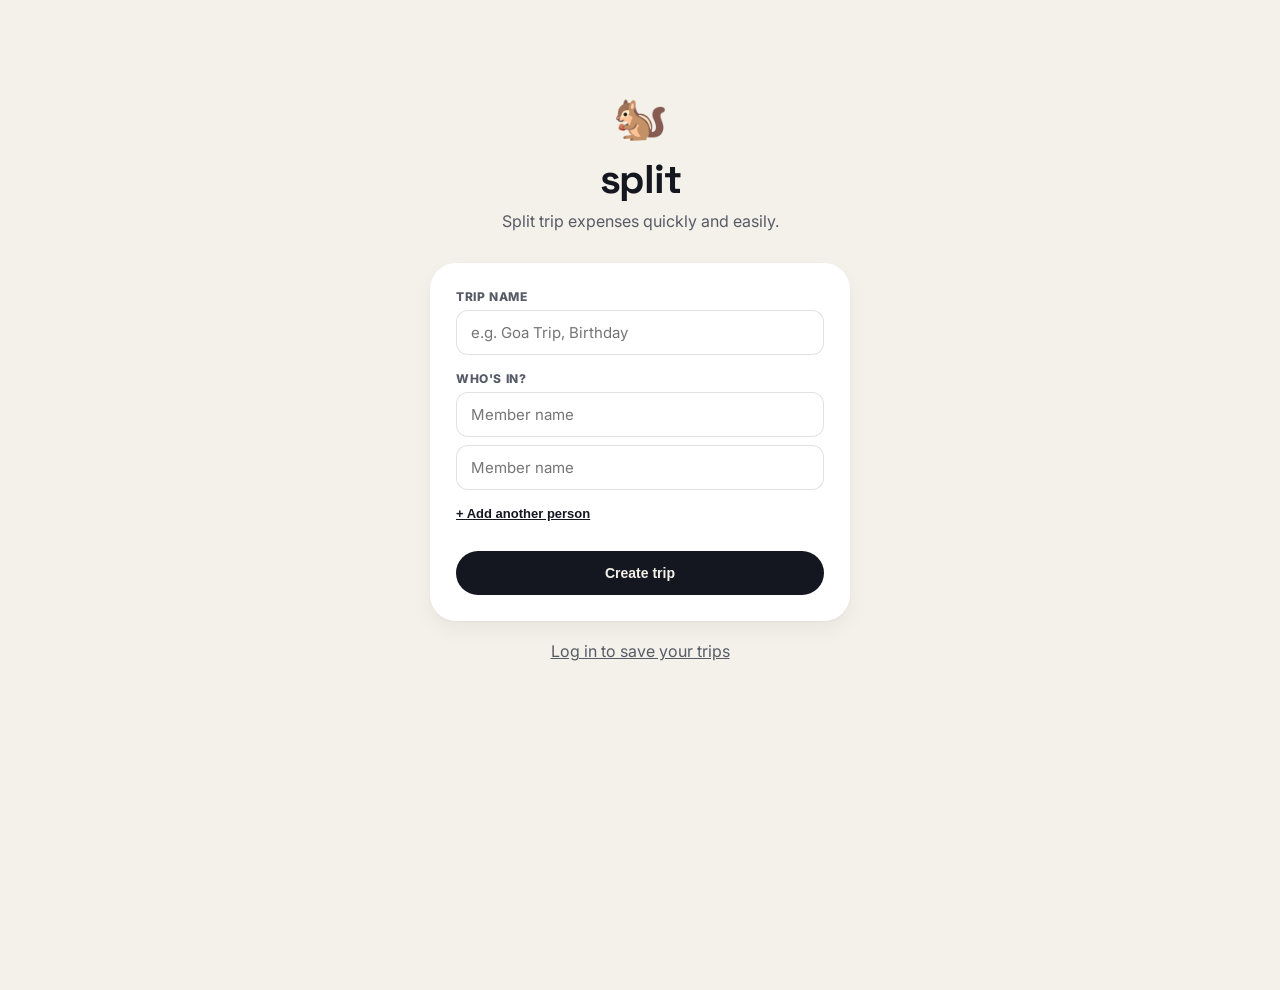
==== frontend/index.html @ 9894441c "Prepare application for deployment" ====
<!DOCTYPE html>
<html lang="en">
<head>
<meta charset="UTF-8" />
<meta name="viewport" content="width=device-width, initial-scale=1.0" />
<title>split — track shared expenses</title>
<link rel="preconnect" href="https://fonts.googleapis.com">
<link href="https://fonts.googleapis.com/css2?family=Space+Grotesk:wght@500;700&family=Inter:wght@400;500;600;700;800&display=swap" rel="stylesheet">
<link rel="stylesheet" href="css/style.css" />
</head>
<body>
  <div class="landing">
    <div class="logo-emoji">🐿️</div>
    <h1>split</h1>
    <p class="tagline">Split trip expenses quickly and easily.</p>

    <div class="card-form">
      <div class="field">
        <label for="trip-name">Trip name</label>
        <input id="trip-name" type="text" placeholder="e.g. Goa Trip, Birthday" maxlength="80" />
      </div>

      <div class="field">
        <label>Who's in?</label>
        <div id="member-list" class="member-input-list">
          <div class="member-input-row">
            <input type="text" class="member-input" placeholder="Member name" maxlength="50" />
          </div>
          <div class="member-input-row">
            <input type="text" class="member-input" placeholder="Member name" maxlength="50" />
          </div>
        </div>
        <button type="button" class="add-member-link" id="add-member-btn">+ Add another person</button>
      </div>

      <button type="button" class="btn primary" id="create-trip-btn" style="width:100%;">Create trip</button>
      <p id="create-error" class="split-hint error" style="display:none;"></p>
    </div>

    <p class="tagline" style="margin-top:20px;">
      <a href="login.html" id="account-link">Log in to save your trips</a>
    </p>
  </div>

  <div id="toast" class="toast"></div>

  <script src="js/api.js"></script>
  <script src="js/auth.js"></script>
  <script src="js/app.js"></script>
  <script src="js/profile-menu.js"></script>
</body>
</html>
---- frontend/css/style.css ----
:root {
  --cream: #f4f1ea;
  --ink: #14171f;
  --ink-soft: #565b66;
  --white: #ffffff;
  --green: #1f9d55;
  --orange: #d97706;
  --red: #d64545;
  --radius-lg: 26px;
  --radius-md: 18px;
  --radius-sm: 12px;
  --shadow-card: 0 1px 2px rgba(20, 23, 31, 0.04), 0 8px 20px rgba(20, 23, 31, 0.05);

  --avatar-1-bg: #ffe1c2; --avatar-1-fg: #a15c00;
  --avatar-2-bg: #d7f4e3; --avatar-2-fg: #157a45;
  --avatar-3-bg: #e7ddfb; --avatar-3-fg: #6b3fc4;
  --avatar-4-bg: #d9ecfb; --avatar-4-fg: #1668a8;
  --avatar-5-bg: #fbdde6; --avatar-5-fg: #b3245c;
}

* { box-sizing: border-box; }

html, body {
  margin: 0;
  padding: 0;
  background: var(--cream);
  color: var(--ink);
  font-family: "Inter", -apple-system, BlinkMacSystemFont, "Segoe UI", sans-serif;
}

body {
  min-height: 100vh;
}

.wrap {
  max-width: 880px;
  margin: 0 auto;
  padding: 28px 20px 80px;
}

a { color: inherit; }

/* ---------- Top bar ---------- */
.topbar {
  display: flex;
  align-items: center;
  justify-content: space-between;
  padding-bottom: 20px;
  border-bottom: 1px solid rgba(20, 23, 31, 0.08);
  margin-bottom: 24px;
}

.brand {
  display: flex;
  align-items: center;
  gap: 8px;
  font-family: "Space Grotesk", "Inter", sans-serif;
  font-weight: 700;
  font-size: 20px;
  letter-spacing: -0.02em;
  text-decoration: none;
}

.brand .logo-emoji { font-size: 22px; }

.topbar-actions { display: flex; gap: 10px; }

.pill-btn {
  display: inline-flex;
  align-items: center;
  gap: 6px;
  border: none;
  background: var(--white);
  color: var(--ink);
  font-weight: 700;
  font-size: 12px;
  letter-spacing: 0.04em;
  text-transform: uppercase;
  padding: 10px 16px;
  border-radius: 999px;
  cursor: pointer;
  box-shadow: var(--shadow-card);
  transition: transform 0.12s ease;
}
.pill-btn:hover { transform: translateY(-1px); }
.pill-btn:active { transform: translateY(0); }
.pill-btn.dark { background: var(--ink); color: var(--cream); }

/* ---------- Trip header ---------- */
.trip-header {
  display: flex;
  align-items: flex-start;
  justify-content: space-between;
  margin-bottom: 22px;
}

.trip-title {
  font-family: "Space Grotesk", sans-serif;
  font-weight: 700;
  font-size: 44px;
  letter-spacing: -0.03em;
  margin: 0 0 10px;
}

.member-chip {
  display: inline-flex;
  align-items: center;
  background: var(--white);
  border-radius: 999px;
  padding: 8px 16px;
  font-size: 12px;
  font-weight: 700;
  letter-spacing: 0.04em;
  text-transform: uppercase;
  box-shadow: var(--shadow-card);
}

.badge {
  display: inline-flex;
  align-items: center;
  gap: 6px;
  background: var(--white);
  border-radius: 999px;
  padding: 9px 16px;
  font-size: 12px;
  font-weight: 700;
  letter-spacing: 0.04em;
  text-transform: uppercase;
  box-shadow: var(--shadow-card);
}

/* ---------- Tab nav ---------- */
.tabnav {
  display: flex;
  background: var(--white);
  border-radius: var(--radius-lg);
  padding: 8px;
  box-shadow: var(--shadow-card);
  margin-bottom: 22px;
  gap: 8px;
}

.tab {
  flex: 1;
  display: flex;
  flex-direction: column;
  align-items: center;
  justify-content: center;
  gap: 4px;
  padding: 14px 10px;
  border-radius: 20px;
  border: none;
  background: transparent;
  color: var(--ink-soft);
  font-weight: 800;
  font-size: 12px;
  letter-spacing: 0.06em;
  cursor: pointer;
  text-transform: uppercase;
}

.tab svg { width: 20px; height: 20px; }

.tab.active {
  background: var(--ink);
  color: var(--cream);
}

/* ---------- Stat / hero card ---------- */
.stat-card {
  background: var(--ink);
  color: var(--white);
  border-radius: var(--radius-lg);
  padding: 26px 28px;
  margin-bottom: 26px;
}

.stat-label {
  font-size: 12px;
  font-weight: 700;
  letter-spacing: 0.08em;
  text-transform: uppercase;
  color: rgba(244, 241, 234, 0.55);
  margin-bottom: 10px;
}

.stat-value {
  font-family: "Space Grotesk", sans-serif;
  font-size: 46px;
  font-weight: 700;
  letter-spacing: -0.02em;
}

/* ---------- Section label ---------- */
.section-label {
  font-size: 12px;
  font-weight: 800;
  letter-spacing: 0.08em;
  text-transform: uppercase;
  color: var(--ink-soft);
  margin: 0 4px 12px;
  display: flex;
  align-items: center;
  justify-content: space-between;
}

.count-badge {
  background: var(--ink);
  color: var(--cream);
  border-radius: 999px;
  width: 22px; height: 22px;
  display: inline-flex;
  align-items: center;
  justify-content: center;
  font-size: 12px;
}

/* ---------- List cards ---------- */
.row-list { display: flex; flex-direction: column; gap: 10px; }

.row-card {
  display: flex;
  align-items: center;
  gap: 14px;
  background: var(--white);
  border-radius: 999px;
  padding: 12px 14px;
  box-shadow: var(--shadow-card);
  cursor: pointer;
  border: none;
  width: 100%;
  text-align: left;
  font: inherit;
  color: inherit;
}
.row-card:hover { transform: translateY(-1px); }

.avatar {
  width: 40px; height: 40px;
  border-radius: 50%;
  display: flex;
  align-items: center;
  justify-content: center;
  font-weight: 800;
  font-size: 15px;
  flex-shrink: 0;
}

.row-main { flex: 1; min-width: 0; }
.row-title { font-weight: 700; font-size: 15px; }
.row-sub { font-size: 12.5px; color: var(--ink-soft); margin-top: 1px; }

.row-amount { font-weight: 800; font-size: 15px; white-space: nowrap; }
.row-amount.positive { color: var(--green); }
.row-amount.negative { color: var(--red); }

.row-chevron { color: var(--ink-soft); opacity: 0.6; }

/* transfer arrow row (settle tab) */
.transfer-people { display: flex; align-items: center; gap: 6px; font-weight: 700; font-size: 14px; }
.transfer-avatars { display: flex; align-items: center; }
.transfer-avatars .avatar { width: 30px; height: 30px; font-size: 12px; margin-right: -8px; border: 2px solid var(--white); }
.transfer-arrow { color: var(--ink-soft); margin: 0 4px; }

/* ---------- Settle calculation walkthrough ---------- */
.calculation-card {
  background: var(--white);
  border-radius: var(--radius-lg);
  box-shadow: var(--shadow-card);
  margin-top: 40px;
  overflow: hidden;
}
.calculation-toggle {
  appearance: none;
  border: 0;
  width: 100%;
  background: transparent;
  color: var(--ink);
  display: flex;
  align-items: center;
  gap: 14px;
  padding: 26px 28px;
  text-align: left;
  cursor: pointer;
  font: inherit;
}
.calculation-icon {
  width: 48px;
  height: 48px;
  flex: 0 0 48px;
  display: inline-flex;
  align-items: center;
  justify-content: center;
  border-radius: 50%;
  background: #edf4ff;
  color: #2463eb;
  font-size: 28px;
  font-weight: 700;
}
.calculation-toggle-copy { display: flex; flex: 1; flex-direction: column; gap: 4px; }
.calculation-title { font-family: "Space Grotesk", sans-serif; font-size: 20px; font-weight: 700; }
.calculation-subtitle { color: var(--ink-soft); font-size: 14px; }
.calculation-chevron { color: #98a1b2; font-size: 30px; line-height: 1; transition: transform 0.2s ease; }
.calculation-toggle[aria-expanded="true"] .calculation-chevron { transform: rotate(180deg); }
.calculation-content { border-top: 1px solid rgba(20, 23, 31, 0.08); padding: 28px; }
.calculation-step + .calculation-step { margin-top: 36px; }
.calculation-step-title { display: flex; align-items: center; gap: 14px; }
.calculation-step-title > span { width: 30px; height: 30px; border-radius: 50%; background: #2463eb; color: #fff; display: inline-flex; align-items: center; justify-content: center; font-weight: 800; }
.calculation-step-title h3 { font-family: "Space Grotesk", sans-serif; font-size: 18px; margin: 0; }
.calculation-description { color: var(--ink-soft); font-size: 14px; line-height: 1.55; margin: 14px 0 16px; }
.matrix-scroll { border: 1px solid rgba(20, 23, 31, 0.07); border-radius: 20px; overflow-x: auto; }
.calculation-matrix { width: 100%; min-width: 650px; border-collapse: collapse; font-size: 13px; }
.calculation-matrix th, .calculation-matrix td { padding: 12px 14px; text-align: right; white-space: nowrap; }
.calculation-matrix thead th { background: #f8f9fb; color: #929bad; font-size: 11px; letter-spacing: 0.07em; text-transform: uppercase; font-weight: 800; }
.calculation-matrix thead th:first-child, .calculation-matrix tbody th { text-align: left; }
.calculation-matrix tbody tr:nth-child(even) { background: #fcfcfd; }
.calculation-matrix tbody tr + tr { border-top: 1px solid rgba(20, 23, 31, 0.04); }
.matrix-member { display: flex; align-items: center; gap: 10px; min-width: 130px; }
.matrix-member .avatar { flex: 0 0 auto; }
.matrix-muted { color: #bec6d4; }
.matrix-paid { color: #008c58; font-family: ui-monospace, SFMono-Regular, Menlo, monospace; }
.matrix-owes { color: #f04444; font-family: ui-monospace, SFMono-Regular, Menlo, monospace; }
.matrix-total-paid { color: #2463eb !important; font-weight: 800; }
.matrix-total-received { color: #ef5b0c; font-weight: 800; }
.matrix-summary-row { background: #fffcf7 !important; color: #ef5b0c; font-weight: 800; border-top: 2px solid #e9edf2 !important; }
.matrix-summary-row th { text-transform: none; }
.matrix-legend { color: #929bad; font-size: 12px; margin: 10px 0 0; }
.matrix-legend span + span { margin-left: 16px; }
.legend-blue { color: #2463eb; font-weight: 700; }
.legend-orange { color: #ef5b0c; font-weight: 700; }
.legend-green { color: #008c58; font-weight: 700; }
.net-pill { display: inline-block; border-radius: 10px; padding: 5px 10px; font-weight: 800; }
.net-positive { color: #008c58; background: #ecfdf3; }
.net-negative { color: #ef5b0c; background: #fff5e9; }
.net-zero { color: #778196; background: #f1f3f6; }
.simplified-transfer-list { display: flex; flex-direction: column; gap: 10px; }
.simplified-transfer { background: #f8f9fb; border: 1px solid rgba(20, 23, 31, 0.05); border-radius: 18px; padding: 14px 18px; display: flex; align-items: center; gap: 10px; min-height: 70px; }
.transfer-index { width: 25px; height: 25px; flex: 0 0 25px; border-radius: 50%; background: #e8ebf0; color: #718096; display: inline-flex; align-items: center; justify-content: center; font-size: 12px; font-weight: 800; }
.simplified-arrow { color: #98a1b2; font-size: 22px; margin: 0 2px; }
.simplified-amount { color: #f04444; font-size: 17px; margin-left: auto; }
.algorithm-note { background: #f8f9fb; border-radius: 16px; color: var(--ink-soft); font-size: 13px; line-height: 1.65; padding: 16px 18px; margin: 18px 0 0; }
.algorithm-note strong { color: var(--ink); }
.algorithm-note code { color: #4a5568; font-size: 12px; }
.walkthrough-empty { background: #f8f9fb; border-radius: 18px; color: var(--ink-soft); padding: 20px; text-align: center; }

/* ---------- Empty state ---------- */
.empty-state {
  background: var(--white);
  border-radius: var(--radius-lg);
  padding: 40px 24px;
  text-align: center;
  color: var(--ink-soft);
  box-shadow: var(--shadow-card);
}
.empty-state h3 { color: var(--ink); font-family: "Space Grotesk", sans-serif; margin: 0 0 6px; }

/* ---------- Footer note ---------- */
.footer-note {
  background: rgba(255,255,255,0.6);
  border-radius: var(--radius-lg);
  padding: 20px;
  text-align: center;
  margin-top: 24px;
}
.footer-note strong { display: block; margin-bottom: 4px; }
.footer-note p { margin: 0; font-size: 13px; color: var(--ink-soft); }

/* ---------- Total spend card + Add expense ---------- */

.trip-spend-card {
  display: flex;
  align-items: center;
  justify-content: space-between;
}

.add-expense-card-btn {
  width: 80px;
  height: 80px;
  flex-shrink: 0;

  border: none;
  border-radius: 30px;

  background: #f5a15f;
  color: #14171f;

  font-family: "Inter", sans-serif;
  font-size: 36px;
  font-weight: 500;
  line-height: 1;

  display: flex;
  align-items: center;
  justify-content: center;

  cursor: pointer;

  transition:
    transform 0.15s ease,
    background 0.15s ease;
}

.add-expense-card-btn:hover {
  background: #f7aa6b;
  transform: translateY(-2px);
}

.add-expense-card-btn:active {
  transform: scale(0.96);
}

/* ---------- Modal ---------- */
.modal-backdrop {
  position: fixed; inset: 0;
  background: rgba(20,23,31,0.45);
  display: flex; align-items: flex-end;
  justify-content: center;
  z-index: 50;
}
@media (min-width: 640px) {
  .modal-backdrop { align-items: center; }
}

.modal {
  background: var(--cream);
  width: 100%;
  max-width: 480px;
  max-height: 92vh;
  overflow-y: auto;
  border-radius: 26px 26px 0 0;
  padding: 24px;
}
@media (min-width: 640px) {
  .modal { border-radius: var(--radius-lg); }
}

.modal-title {
  font-family: "Space Grotesk", sans-serif;
  font-weight: 700;
  font-size: 24px;
  margin: 0 0 18px;
}

.field { margin-bottom: 16px; }
.field label {
  display: block;
  font-size: 12px;
  font-weight: 800;
  letter-spacing: 0.05em;
  text-transform: uppercase;
  color: var(--ink-soft);
  margin-bottom: 6px;
}

.field input, .field select, .field textarea {
  width: 100%;
  border: 1px solid rgba(20,23,31,0.12);
  background: var(--white);
  border-radius: var(--radius-sm);
  padding: 12px 14px;
  font-size: 15px;
  font-family: inherit;
  color: var(--ink);
}
.field input:focus, .field select:focus, .field textarea:focus {
  outline: 2px solid var(--ink);
  outline-offset: 1px;
}

.split-row {
  display: flex;
  align-items: center;
  justify-content: space-between;
  gap: 10px;
  padding: 8px 0;
  border-bottom: 1px solid rgba(20,23,31,0.06);
}
.split-row:last-child { border-bottom: none; }
.split-row .name { display: flex; align-items: center; gap: 10px; font-weight: 600; font-size: 14px; }
.split-row input[type="number"] { width: 88px; text-align: right; padding: 8px 10px; }
.split-row input[type="checkbox"] { width: 18px; height: 18px; }

.split-type-toggle {
  display: flex;
  background: var(--white);
  border-radius: 999px;
  padding: 4px;
  margin-bottom: 14px;
}
.split-type-toggle button {
  flex: 1;
  border: none;
  background: transparent;
  padding: 8px;
  border-radius: 999px;
  font-weight: 700;
  font-size: 12.5px;
  cursor: pointer;
  color: var(--ink-soft);
}
.split-type-toggle button.active { background: var(--ink); color: var(--cream); }

.split-hint { font-size: 12.5px; color: var(--ink-soft); margin-top: 6px; }
.split-hint.error { color: var(--red); font-weight: 600; }

.modal-actions { display: flex; gap: 10px; margin-top: 20px; }
.btn {
  flex: 1;
  border: none;
  padding: 14px;
  border-radius: 999px;
  font-weight: 800;
  font-size: 14px;
  cursor: pointer;
}
.btn.primary { background: var(--ink); color: var(--cream); }
.btn.secondary { background: var(--white); color: var(--ink); }
.btn:disabled { opacity: 0.5; cursor: not-allowed; }

/* ---------- Landing page ---------- */
.landing {
  max-width: 460px;
  margin: 10vh auto 0;
  padding: 0 20px;
  text-align: center;
}
.landing .logo-emoji { font-size: 44px; }
.landing h1 {
  font-family: "Space Grotesk", sans-serif;
  font-weight: 700;
  font-size: 40px;
  letter-spacing: -0.03em;
  margin: 10px 0 6px;
}
.landing p.tagline { color: var(--ink-soft); margin: 0 0 32px; }

.card-form {
  background: var(--white);
  border-radius: var(--radius-lg);
  padding: 26px;
  box-shadow: var(--shadow-card);
  text-align: left;
}

.member-input-list { display: flex; flex-direction: column; gap: 8px; margin-bottom: 10px; }
.member-input-row { display: flex; gap: 8px; }
.member-input-row input { flex: 1; }
.icon-btn {
  border: none;
  background: var(--cream);
  width: 44px;
  border-radius: var(--radius-sm);
  cursor: pointer;
  font-size: 18px;
  font-weight: 800;
  color: var(--ink-soft);
}
.add-member-link {
  background: none;
  border: none;
  color: var(--ink);
  font-weight: 700;
  font-size: 13px;
  cursor: pointer;
  padding: 6px 0 14px;
  text-decoration: underline;
}

/* ---------- Toast ---------- */
.toast {
  position: fixed;
  bottom: 24px;
  left: 50%;
  transform: translateX(-50%);
  background: var(--ink);
  color: var(--cream);
  padding: 12px 20px;
  border-radius: 999px;
  font-weight: 600;
  font-size: 14px;
  box-shadow: 0 10px 30px rgba(20,23,31,0.3);
  z-index: 100;
  opacity: 0;
  transition: opacity 0.2s ease;
  pointer-events: none;
}
.toast.show { opacity: 1; }

/* ---------- Info sheet ---------- */
.info-list { display: flex; flex-direction: column; gap: 12px; }
.info-item {
  background: var(--white);
  border-radius: var(--radius-md);
  padding: 16px 18px;
  box-shadow: var(--shadow-card);
}
.info-item h4 { margin: 0 0 6px; font-family: "Space Grotesk", sans-serif; }
.info-item p { margin: 0; font-size: 13.5px; color: var(--ink-soft); line-height: 1.5; }

.share-link-box {
  display: flex;
  gap: 8px;
  background: var(--white);
  border-radius: var(--radius-sm);
  padding: 10px;
  margin-bottom: 14px;
}
.share-link-box input {
  flex: 1;
  border: none;
  background: transparent;
  font-size: 13px;
  font-family: monospace;
}
.share-link-box button {
  border: none;
  background: var(--ink);
  color: var(--cream);
  border-radius: 8px;
  padding: 8px 12px;
  font-weight: 700;
  font-size: 12px;
  cursor: pointer;
}

.loading, .error-box {
  text-align: center;
  padding: 60px 20px;
  color: var(--ink-soft);
}
.error-box { color: var(--red); font-weight: 600; }

@media (max-width: 480px) {
  .trip-title { font-size: 32px; }
  .stat-value { font-size: 34px; }
  .tab { font-size: 10.5px; padding: 12px 4px; }
  .calculation-card { margin-top: 32px; }
  .calculation-toggle { padding: 20px; gap: 12px; }
  .calculation-icon { width: 42px; height: 42px; flex-basis: 42px; font-size: 24px; }
  .calculation-title { font-size: 17px; }
  .calculation-subtitle { font-size: 12.5px; }
  .calculation-content { padding: 22px 16px; }
  .calculation-step-title h3 { font-size: 16px; }
  .simplified-transfer { padding: 12px; gap: 8px; }
  .simplified-transfer strong:not(.simplified-amount) { font-size: 13px; }
  .simplified-transfer .avatar { width: 32px !important; height: 32px !important; font-size: 11px !important; }
  .simplified-amount { font-size: 14px; }
}

/* ---------- Delete (danger) pill button ---------- */
.pill-btn.danger {
  background: var(--white);
  color: var(--red);
  flex-shrink: 0;
}
.pill-btn.danger:hover { background: var(--red); color: var(--white); }

/* ---------- Profile menu (top-right avatar + dropdown) ---------- */
.profile-widget {
  position: fixed;
  top: 20px;
  right: 20px;
  z-index: 1000;
}

.profile-avatar-btn {
  width: 40px;
  height: 40px;
  border-radius: 50%;
  border: none;
  background: var(--ink);
  color: var(--cream);
  font-family: "Space Grotesk", sans-serif;
  font-weight: 700;
  font-size: 15px;
  cursor: pointer;
  box-shadow: var(--shadow-card);
  display: flex;
  align-items: center;
  justify-content: center;
}
.profile-avatar-btn:hover { transform: translateY(-1px); }

.profile-dropdown {
  position: absolute;
  top: 48px;
  right: 0;
  min-width: 180px;
  background: var(--white);
  border-radius: var(--radius-sm);
  box-shadow: var(--shadow-card);
  padding: 6px;
  display: none;
  flex-direction: column;
}
.profile-dropdown.open { display: flex; }

.profile-dropdown-email {
  padding: 8px 10px 6px;
  font-size: 12px;
  color: var(--ink-soft);
  border-bottom: 1px solid rgba(20, 23, 31, 0.08);
  margin-bottom: 4px;
  overflow-wrap: break-word;
}

.profile-dropdown-item {
  display: block;
  width: 100%;
  text-align: left;
  background: none;
  border: none;
  font: inherit;
  font-weight: 600;
  font-size: 13.5px;
  color: var(--ink);
  padding: 9px 10px;
  border-radius: var(--radius-sm);
  cursor: pointer;
  text-decoration: none;
}
.profile-dropdown-item:hover { background: var(--cream); }
.profile-dropdown-item.danger { color: var(--red); }

@media (max-width: 480px) {
  .profile-widget { top: 14px; right: 14px; }
}
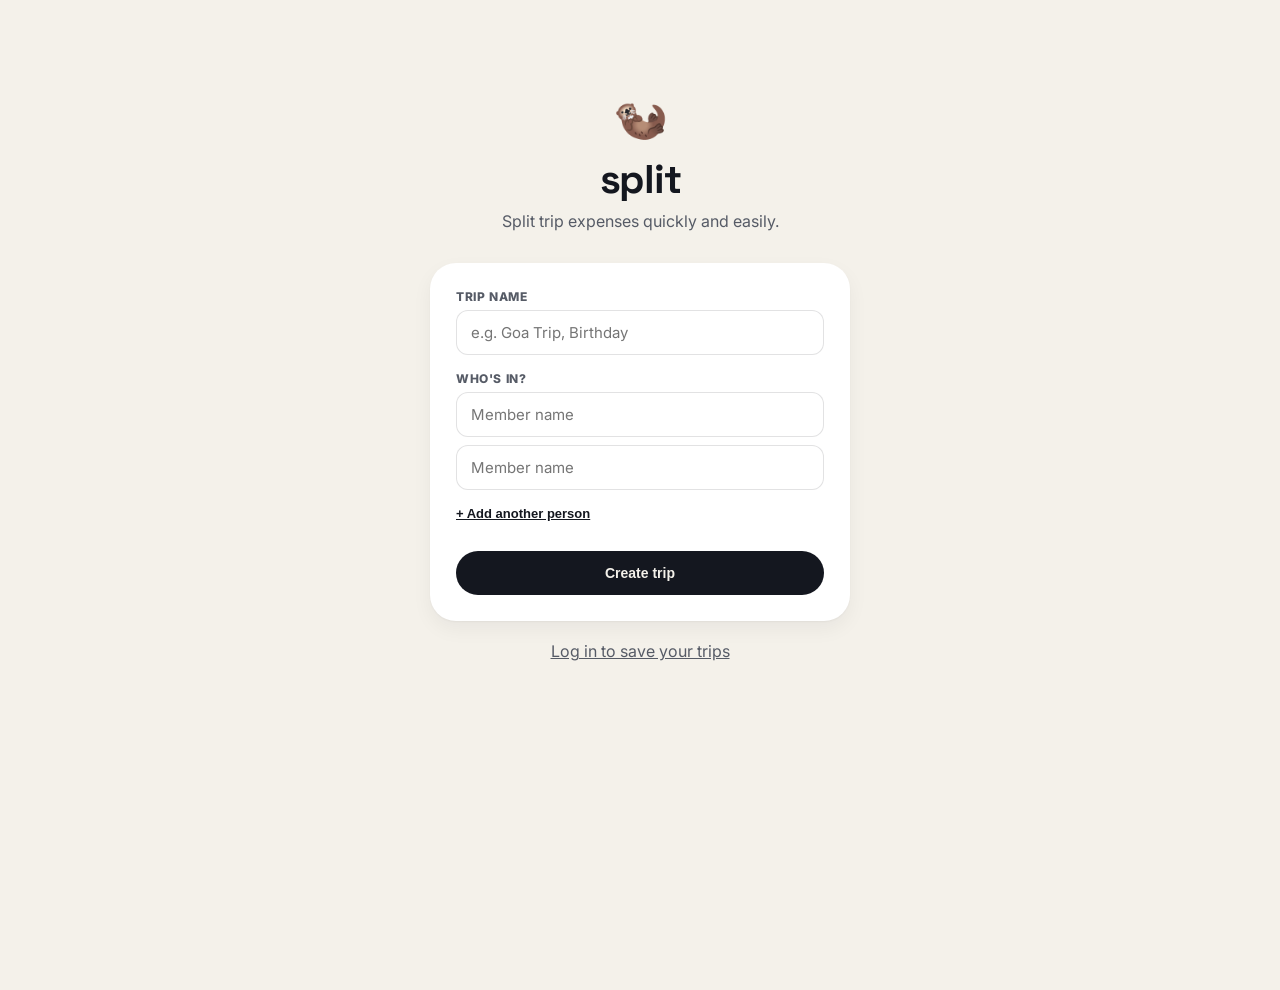
==== commit 228ccac6: "logoo" ====
--- a/frontend/index.html
+++ b/frontend/index.html
@@ -10,7 +10,7 @@
 </head>
 <body>
   <div class="landing">
-    <div class="logo-emoji">🐿️</div>
+    <div class="logo-emoji">🦦</div>
     <h1>split</h1>
     <p class="tagline">Split trip expenses quickly and easily.</p>
 
@@ -44,7 +44,10 @@
 
   <div id="toast" class="toast"></div>
 
-  <script src="js/api.js"></script>
+  <script>
+    window.SPLIT_API_BASE = "https://splitapp-api-fuku.onrender.com";
+</script>
+<script src="js/api.js"></script>
   <script src="js/auth.js"></script>
   <script src="js/app.js"></script>
   <script src="js/profile-menu.js"></script>
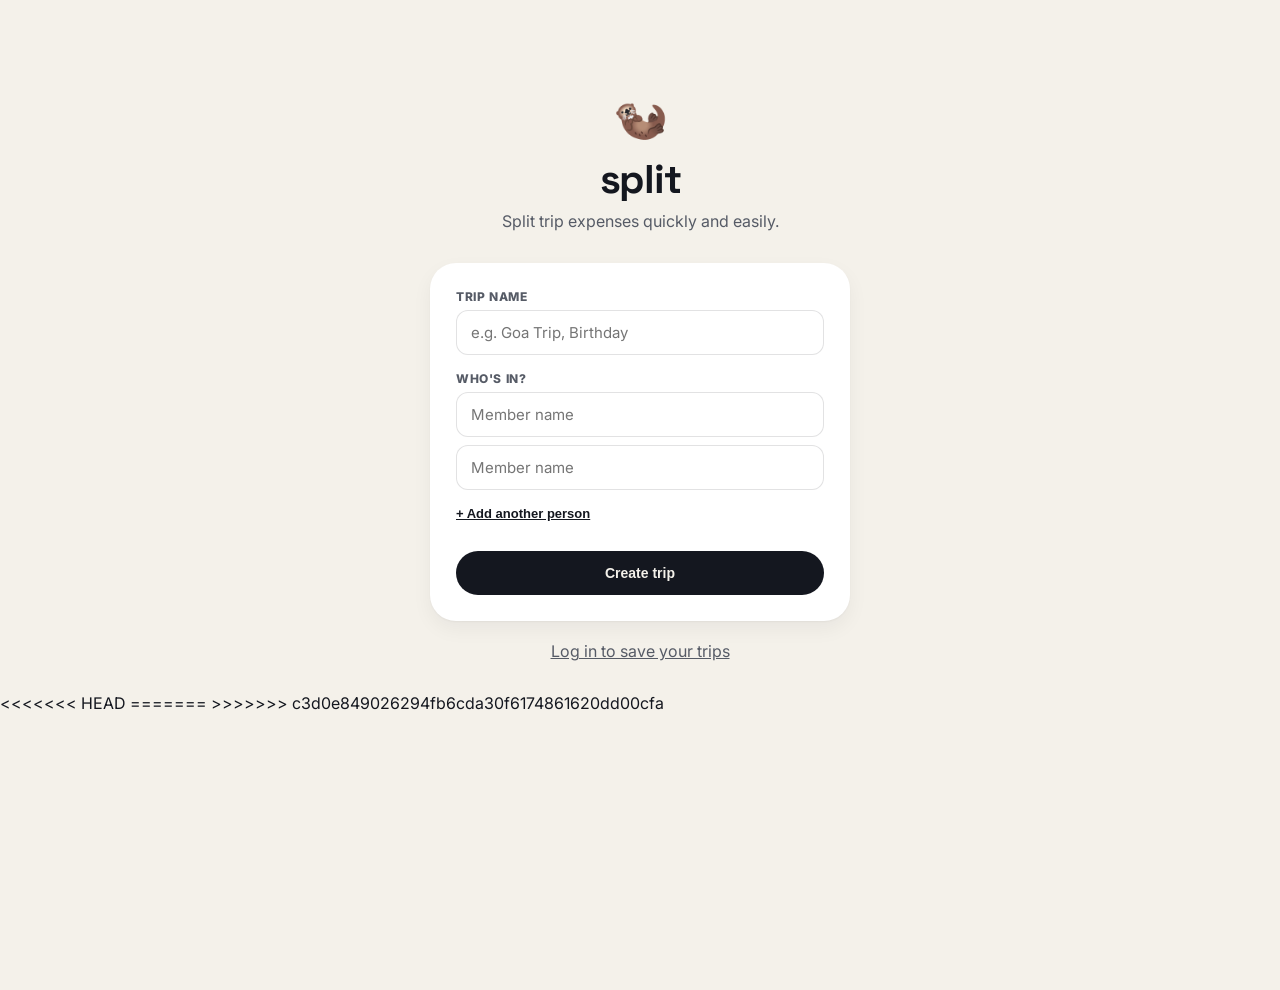
==== commit c7375c9c: "Merge GitHub main with Vercel setup" ====
--- a/frontend/index.html
+++ b/frontend/index.html
@@ -44,10 +44,14 @@
 
   <div id="toast" class="toast"></div>
 
+<<<<<<< HEAD
+  <script src="js/api.js"></script>
+=======
   <script>
     window.SPLIT_API_BASE = "https://splitapp-api-fuku.onrender.com";
 </script>
 <script src="js/api.js"></script>
+>>>>>>> c3d0e849026294fb6cda30f6174861620dd00cfa
   <script src="js/auth.js"></script>
   <script src="js/app.js"></script>
   <script src="js/profile-menu.js"></script>
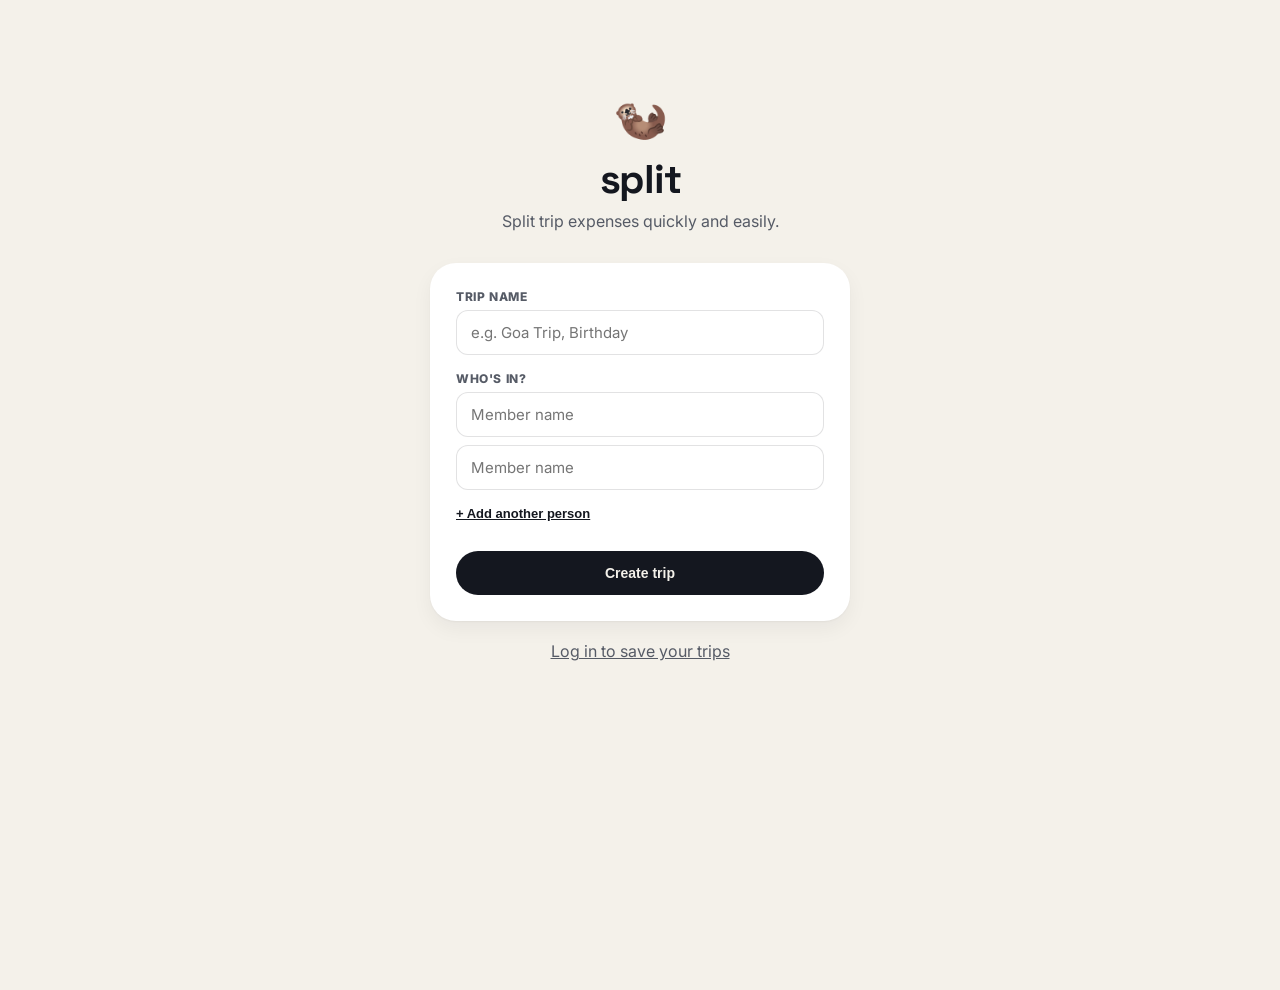
==== commit eea5c1a2: "Finish Vercel conflict cleanup" ====
--- a/frontend/index.html
+++ b/frontend/index.html
@@ -44,14 +44,7 @@
 
   <div id="toast" class="toast"></div>
 
-<<<<<<< HEAD
   <script src="js/api.js"></script>
-=======
-  <script>
-    window.SPLIT_API_BASE = "https://splitapp-api-fuku.onrender.com";
-</script>
-<script src="js/api.js"></script>
->>>>>>> c3d0e849026294fb6cda30f6174861620dd00cfa
   <script src="js/auth.js"></script>
   <script src="js/app.js"></script>
   <script src="js/profile-menu.js"></script>
